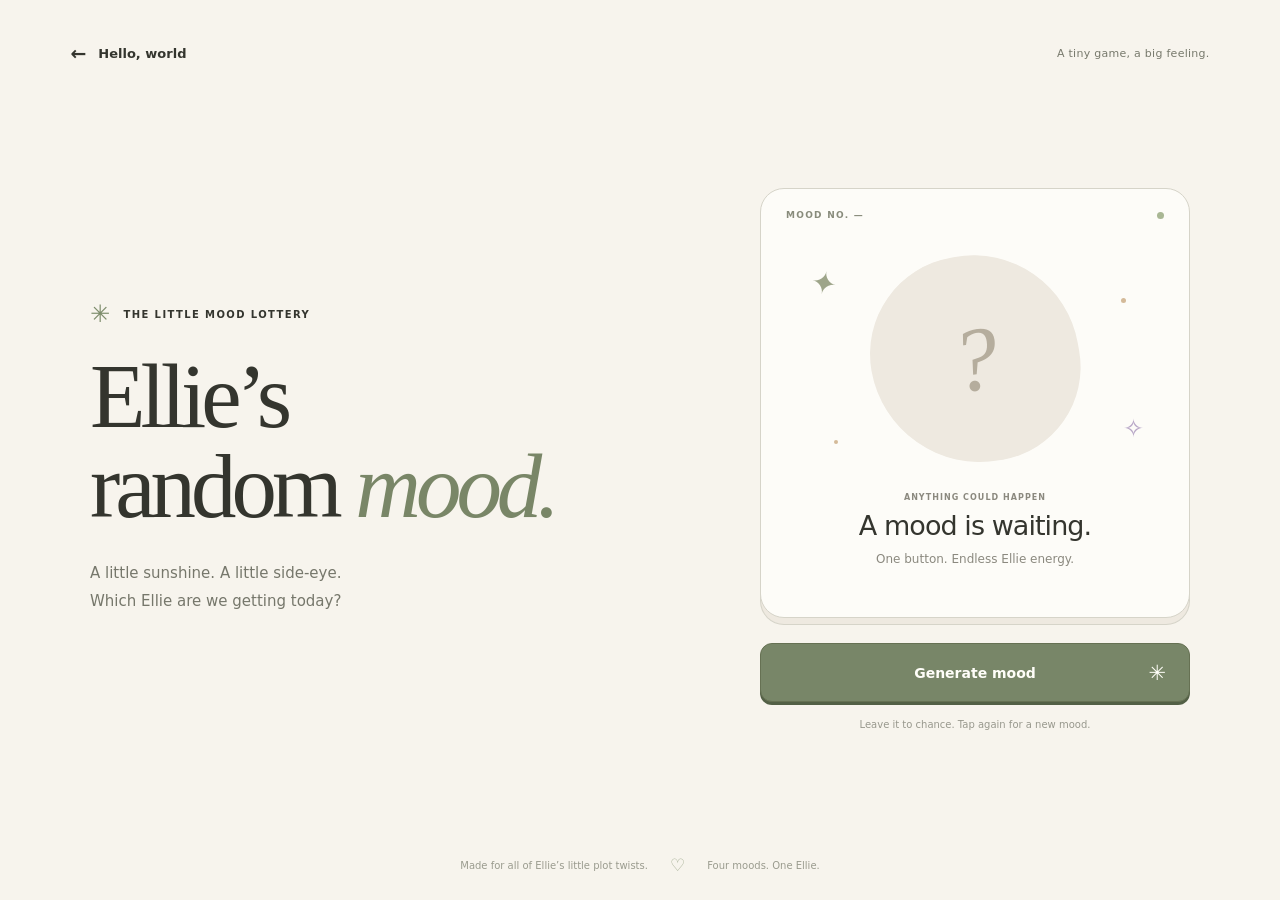
==== ellies-random-mood/index.html @ 75b49b36 "Add Ellie's random mood mini game" ====
<!doctype html>
<html lang="en">
<head>
  <meta charset="utf-8">
  <meta name="viewport" content="width=device-width, initial-scale=1">
  <meta name="theme-color" content="#f7f4ed">
  <meta name="description" content="A tiny mood lottery. Press a button and meet one of Ellie's many moods.">
  <title>Ellie’s Random Mood</title>
  <link rel="stylesheet" href="style.css">
  <script src="game.js" defer></script>
</head>
<body>
  <header class="topbar">
    <a class="back" href="../"><span aria-hidden="true">←</span> Hello, world</a>
    <span class="edition">A tiny game, a big feeling.</span>
  </header>
  <main>
    <section class="intro" aria-labelledby="title">
      <p class="eyebrow"><span aria-hidden="true">✳</span> The little mood lottery</p>
      <h1 id="title">Ellie’s<br> random <em>mood.</em></h1>
      <p class="lede">A little sunshine. A little side-eye.<br>Which Ellie are we getting today?</p>
    </section>
    <section class="machine" aria-label="Random mood generator">
      <div class="card" id="mood-card" data-mood="waiting">
        <div class="card-top"><span>MOOD NO. <span id="draw-number">—</span></span><span class="live-dot" aria-hidden="true"></span></div>
        <div class="portrait" id="portrait" aria-hidden="true">
          <span class="spark spark-one">✦</span><span class="spark spark-two">✧</span>
          <div class="mystery" id="mystery">?</div>
          <img id="mood-image" alt="" width="640" height="640" hidden>
          <span class="orbit orbit-one"></span><span class="orbit orbit-two"></span>
        </div>
        <div class="result" role="status" aria-live="polite" aria-atomic="true">
          <p class="result-kicker" id="result-kicker">Anything could happen</p>
          <h2 id="mood-name">A mood is waiting.</h2>
          <p class="mood-caption" id="mood-caption">One button. Endless Ellie energy.</p>
        </div>
      </div>
      <button id="generate" type="button"><span id="button-label">Generate mood</span><span class="button-spark" aria-hidden="true">✳</span></button>
      <noscript><p class="hint">Enable JavaScript to play the mood lottery.</p></noscript>
      <p class="hint">Leave it to chance. Tap again for a new mood.</p>
    </section>
  </main>
  <footer><span>Made for all of Ellie’s little plot twists.</span><span class="footer-mark" aria-hidden="true">♡</span><span>Four moods. One Ellie.</span></footer>
</body>
</html>
---- ellies-random-mood/style.css ----
:root { color-scheme: light; font-family: ui-sans-serif, system-ui, -apple-system, BlinkMacSystemFont, "Segoe UI", sans-serif; color: #34352e; background: #f7f4ed; font-synthesis: none; }
* { box-sizing: border-box; }
body { margin: 0; min-height: 100svh; display: flex; flex-direction: column; }
a { color: inherit; }
.topbar { max-width: 1440px; width: 100%; margin: 0 auto; padding: 34px 5.5%; display: flex; align-items: center; justify-content: space-between; gap: 20px; }
.back { text-decoration: none; font-size: 13px; font-weight: 550; display: inline-flex; gap: 12px; align-items: center; padding: 8px 0; }
.back span { font-size: 19px; }
.back:hover { color: #76609a; }
.edition { font-size: 11px; color: #77796c; letter-spacing: .025em; }
main { width: min(1100px, 89%); margin: auto; padding: 42px 0 60px; display: grid; grid-template-columns: 1.05fr 1fr; align-items: center; gap: clamp(45px, 7vw, 110px); }
.eyebrow { margin: 0 0 26px; font-size: 10px; font-weight: 650; letter-spacing: .14em; text-transform: uppercase; display: flex; align-items: center; gap: 12px; }
.eyebrow span { color: #7d8c6b; font-size: 24px; line-height: 1; }
h1 { margin: 0; font-family: Georgia, "Times New Roman", serif; font-size: clamp(62px, 7.1vw, 100px); line-height: .98; letter-spacing: -.055em; font-weight: 400; }
h1 em { font-weight: 400; color: #798667; }
.lede { font-size: 15px; line-height: 1.9; color: #76776b; margin: 28px 0 0; }
.machine { width: 100%; max-width: 430px; justify-self: end; text-align: center; }
.card { --card-color: #eee9e0; border: 1px solid #d6d4c9; border-radius: 24px; background: #fdfcf8; padding: 21px 25px 28px; box-shadow: 0 7px 0 -1px #eee9e0, 0 7px 0 0 #d6d4c9; overflow: hidden; }
.card-top { display: flex; justify-content: space-between; align-items: center; font-size: 9px; font-weight: 600; letter-spacing: .14em; color: #888b7b; }
.live-dot { width: 7px; height: 7px; border-radius: 50%; background: #a9b794; }
.portrait { position: relative; height: 252px; display: grid; place-items: center; margin: 13px 0 8px; isolation: isolate; }
.portrait::before { content: ""; position: absolute; width: 208px; height: 208px; background: var(--card-color); border-radius: 48% 52% 46% 54%; z-index: -1; transition: background .35s; transform: rotate(-10deg); }
.mystery { width: 152px; height: 152px; display: grid; place-items: center; font-family: Georgia, serif; font-style: italic; font-size: 91px; color: #b5ad9d; transform: rotate(-8deg); }
#mood-image { width: 244px; height: 244px; object-fit: contain; filter: drop-shadow(0 10px 8px #36382a0b); }
[hidden] { display: none !important; }
.spark { position: absolute; color: #9ea58a; font-family: Georgia, serif; }
.spark-one { top: 32px; left: 25px; font-size: 31px; transform: rotate(12deg); }
.spark-two { right: 20px; bottom: 42px; font-size: 25px; color: #b8a7c7; }
.orbit { position: absolute; width: 5px; height: 5px; border-radius: 50%; background: #d4ba99; }
.orbit-one { top: 65px; right: 38px; }
.orbit-two { bottom: 41px; left: 48px; width: 4px; height: 4px; }
.result { min-height: 96px; }
.result-kicker { margin: 0 0 8px; color: #8b897f; text-transform: uppercase; letter-spacing: .13em; font-size: 8px; font-weight: 600; }
h2 { font-size: 27px; letter-spacing: -.035em; font-weight: 500; margin: 0; }
.mood-caption { margin: 9px 0 0; font-size: 12px; color: #8b897f; line-height: 1.65; }
button { width: 100%; min-height: 59px; border: 1px solid #667153; background: #788668; color: #fffef9; border-radius: 12px; margin-top: 25px; padding: 14px 21px; font: inherit; font-size: 14px; font-weight: 550; display: flex; align-items: center; justify-content: center; position: relative; cursor: pointer; box-shadow: 0 3px 0 #536046; transition: background .2s, transform .2s, box-shadow .2s; }
.button-spark { position: absolute; right: 23px; font-size: 21px; font-weight: 400; }
button:hover { background: #68785a; transform: translateY(-1px); box-shadow: 0 4px 0 #536046; }
button:active { transform: translateY(2px); box-shadow: 0 1px 0 #536046; }
button:disabled { cursor: wait; }
a:focus-visible, button:focus-visible { outline: 3px solid #ab90bf; outline-offset: 5px; }
.hint { font-size: 10px; color: #98988d; margin: 17px 0 0; }
footer { display: flex; justify-content: center; align-items: center; flex-wrap: wrap; column-gap: 22px; row-gap: 8px; padding: 25px 24px; font-size: 10px; color: #9a9b8e; }
.footer-mark { font-size: 17px; color: #a5ae94; }
.card[data-mood="sunny"] { --card-color: #f7eac0; }
.card[data-mood="cheeky"] { --card-color: #e8e1f4; }
.card[data-mood="sleepy"] { --card-color: #dfe8ef; }
.card[data-mood="grumpy"] { --card-color: #f4dfd5; }
.rolling .mystery { animation: wobble .22s ease-in-out infinite alternate; }
.rolling .portrait { animation: pulse .3s ease-in-out infinite alternate; }
.revealed #mood-image { animation: pop .5s cubic-bezier(.18, .9, .32, 1.3) both; }
@keyframes wobble { from { transform: rotate(-12deg); } to { transform: rotate(12deg); } }
@keyframes pulse { to { transform: scale(.96); } }
@keyframes pop { from { opacity: 0; transform: translateY(12px) scale(.8) rotate(-7deg); } to { opacity: 1; transform: translateY(0) scale(1) rotate(0); } }
@media (max-width: 720px) { .topbar { padding: 17px 6%; } .edition { display: none; } main { grid-template-columns: 1fr; gap: 32px; width: min(430px, 88%); padding: 25px 0 30px; } .intro { text-align: center; } .eyebrow { justify-content: center; margin-bottom: 17px; font-size: 9px; } h1 { font-size: clamp(59px, 13vw, 79px); } h1 br { display: none; } .lede { margin-top: 17px; font-size: 13px; line-height: 1.7; } .machine { justify-self: center; } .portrait { height: 222px; margin-top: 5px; } #mood-image { width: 220px; height: 220px; } .portrait::before { width: 185px; height: 185px; } .card { padding: 18px 22px 24px; } footer { padding-top: 17px; font-size: 9px; column-gap: 11px; } }
@media (prefers-reduced-motion: reduce) { *, *::before, *::after { animation: none !important; transition: none !important; } }
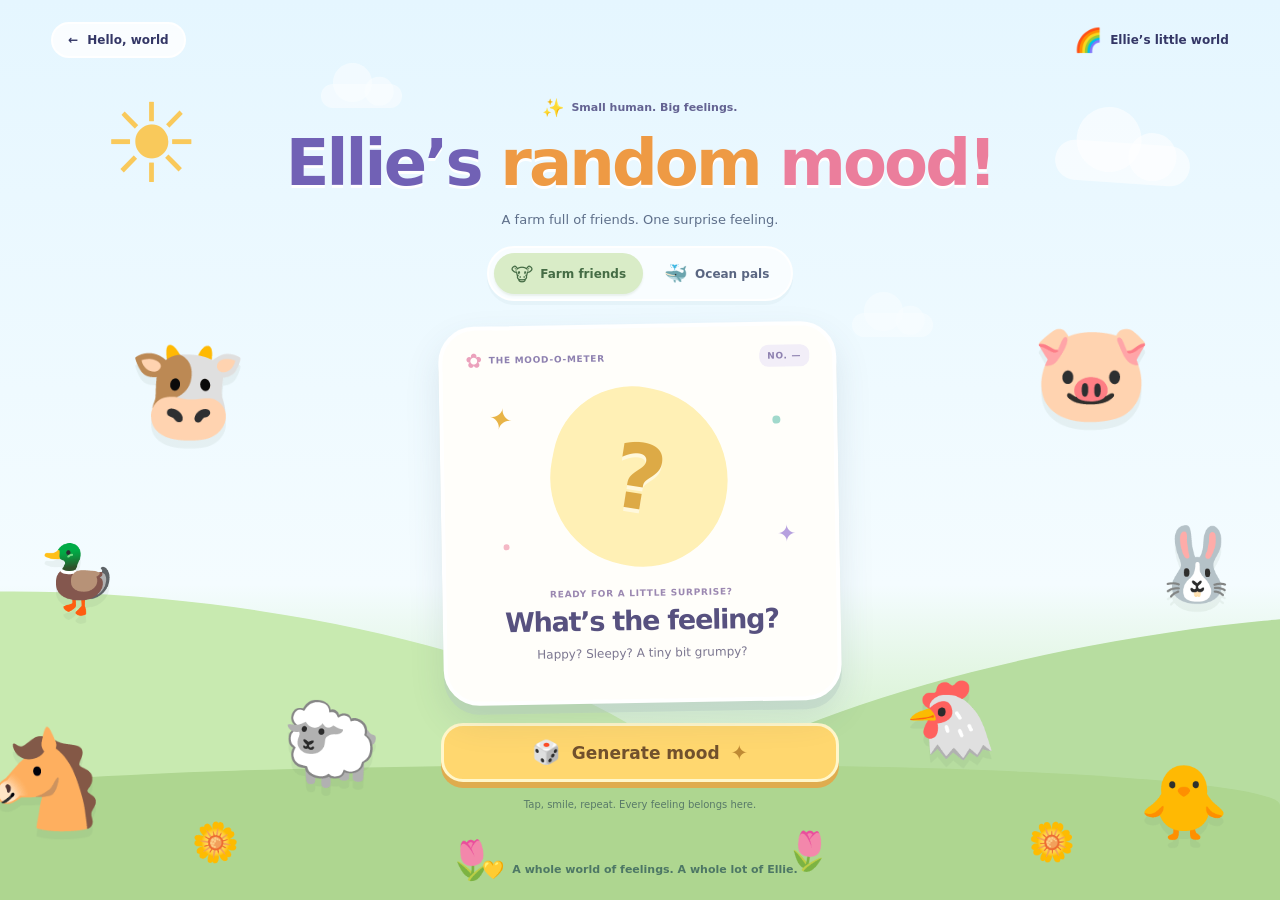
==== commit 0b8c587c: "Add playful farm and ocean worlds to Ellie mood game" ====
--- a/ellies-random-mood/index.html
+++ b/ellies-random-mood/index.html
@@ -3,43 +3,63 @@
 <head>
   <meta charset="utf-8">
   <meta name="viewport" content="width=device-width, initial-scale=1">
-  <meta name="theme-color" content="#f7f4ed">
-  <meta name="description" content="A tiny mood lottery. Press a button and meet one of Ellie's many moods.">
+  <meta name="theme-color" content="#dff5fd">
+  <meta name="description" content="Visit a farm full of friends or dive into an ocean of feelings. Tap to discover Ellie's random mood.">
   <title>Ellie’s Random Mood</title>
-  <link rel="stylesheet" href="style.css">
-  <script src="game.js" defer></script>
+  <link rel="stylesheet" href="style.css?v=3">
+  <script src="game.js?v=3" defer></script>
 </head>
-<body>
+<body data-world="farm">
+  <div class="scenery" aria-hidden="true">
+    <div class="sun">☀</div>
+    <div class="cloud cloud-one"></div><div class="cloud cloud-two"></div><div class="cloud cloud-three"></div>
+    <div class="hill hill-one"></div><div class="hill hill-two"></div><div class="ground"></div>
+    <div class="bubble b1"></div><div class="bubble b2"></div><div class="bubble b3"></div><div class="bubble b4"></div>
+    <div class="animal-group farm-animals">
+      <span class="animal a1">🐮</span><span class="animal a2">🐑</span><span class="animal a3">🐷</span><span class="animal a4">🐔</span>
+      <span class="animal a5">🐴</span><span class="animal a6">🐥</span><span class="animal a7">🦆</span><span class="animal a8">🐰</span>
+      <span class="flower f1">🌼</span><span class="flower f2">🌷</span><span class="flower f3">🌼</span><span class="flower f4">🌷</span>
+    </div>
+    <div class="animal-group ocean-animals">
+      <span class="animal a1">🐳</span><span class="animal a2">🐢</span><span class="animal a3">🐬</span><span class="animal a4">🐠</span>
+      <span class="animal a5">🐙</span><span class="animal a6">🦀</span><span class="animal a7">🐡</span><span class="animal a8">🪼</span>
+      <span class="flower f1">🪸</span><span class="flower f2">🐚</span><span class="flower f3">🪸</span><span class="flower f4">⭐</span>
+    </div>
+  </div>
   <header class="topbar">
     <a class="back" href="../"><span aria-hidden="true">←</span> Hello, world</a>
-    <span class="edition">A tiny game, a big feeling.</span>
+    <span class="edition"><span aria-hidden="true">🌈</span> Ellie’s little world</span>
   </header>
   <main>
     <section class="intro" aria-labelledby="title">
-      <p class="eyebrow"><span aria-hidden="true">✳</span> The little mood lottery</p>
-      <h1 id="title">Ellie’s<br> random <em>mood.</em></h1>
-      <p class="lede">A little sunshine. A little side-eye.<br>Which Ellie are we getting today?</p>
+      <p class="eyebrow"><span aria-hidden="true">✨</span> Small human. Big feelings.</p>
+      <h1 id="title">Ellie’s <span>random</span> <em>mood!</em></h1>
+      <p class="lede" id="theme-caption">A farm full of friends. One surprise feeling.</p>
+      <div class="world-picker" role="group" aria-label="Choose your animal world">
+        <button class="world-button" type="button" data-world-choice="farm" aria-pressed="true"><span aria-hidden="true">🐮</span> Farm friends</button>
+        <button class="world-button" type="button" data-world-choice="ocean" aria-pressed="false"><span aria-hidden="true">🐳</span> Ocean pals</button>
+      </div>
     </section>
     <section class="machine" aria-label="Random mood generator">
       <div class="card" id="mood-card" data-mood="waiting">
-        <div class="card-top"><span>MOOD NO. <span id="draw-number">—</span></span><span class="live-dot" aria-hidden="true"></span></div>
+        <div class="card-top"><span><span aria-hidden="true">✿</span> THE MOOD-O-METER</span><span class="draw-badge">NO. <span id="draw-number">—</span></span></div>
         <div class="portrait" id="portrait" aria-hidden="true">
-          <span class="spark spark-one">✦</span><span class="spark spark-two">✧</span>
+          <span class="spark spark-one">✦</span><span class="spark spark-two">✦</span>
           <div class="mystery" id="mystery">?</div>
           <img id="mood-image" alt="" width="640" height="640" hidden>
           <span class="orbit orbit-one"></span><span class="orbit orbit-two"></span>
         </div>
         <div class="result" role="status" aria-live="polite" aria-atomic="true">
-          <p class="result-kicker" id="result-kicker">Anything could happen</p>
-          <h2 id="mood-name">A mood is waiting.</h2>
-          <p class="mood-caption" id="mood-caption">One button. Endless Ellie energy.</p>
+          <p class="result-kicker" id="result-kicker">Ready for a little surprise?</p>
+          <h2 id="mood-name">What’s the feeling?</h2>
+          <p class="mood-caption" id="mood-caption">Happy? Sleepy? A tiny bit grumpy?</p>
         </div>
       </div>
-      <button id="generate" type="button"><span id="button-label">Generate mood</span><span class="button-spark" aria-hidden="true">✳</span></button>
+      <button id="generate" type="button"><span aria-hidden="true">🎲</span><span id="button-label">Generate mood</span><span class="button-spark" aria-hidden="true">✦</span></button>
       <noscript><p class="hint">Enable JavaScript to play the mood lottery.</p></noscript>
-      <p class="hint">Leave it to chance. Tap again for a new mood.</p>
+      <p class="hint">Tap, smile, repeat. Every feeling belongs here.</p>
     </section>
   </main>
-  <footer><span>Made for all of Ellie’s little plot twists.</span><span class="footer-mark" aria-hidden="true">♡</span><span>Four moods. One Ellie.</span></footer>
+  <footer><span aria-hidden="true">💛</span> A whole world of feelings. A whole lot of Ellie.</footer>
 </body>
 </html>
--- a/ellies-random-mood/style.css
+++ b/ellies-random-mood/style.css
@@ -1,55 +1,103 @@
-:root { color-scheme: light; font-family: ui-sans-serif, system-ui, -apple-system, BlinkMacSystemFont, "Segoe UI", sans-serif; color: #34352e; background: #f7f4ed; font-synthesis: none; }
+:root { color-scheme: light; font-family: "Arial Rounded MT Bold", "Trebuchet MS", ui-rounded, system-ui, sans-serif; color: #343766; background: #dff5fd; font-synthesis: none; }
 * { box-sizing: border-box; }
-body { margin: 0; min-height: 100svh; display: flex; flex-direction: column; }
+body { --world-sky: #e5f6ff; --world-bottom: #b7e69b; margin: 0; min-height: 100svh; display: flex; flex-direction: column; position: relative; isolation: isolate; background: linear-gradient(var(--world-sky), #f4fcff 65%, var(--world-bottom)); overflow-x: clip; transition: background .4s; }
 a { color: inherit; }
-.topbar { max-width: 1440px; width: 100%; margin: 0 auto; padding: 34px 5.5%; display: flex; align-items: center; justify-content: space-between; gap: 20px; }
-.back { text-decoration: none; font-size: 13px; font-weight: 550; display: inline-flex; gap: 12px; align-items: center; padding: 8px 0; }
-.back span { font-size: 19px; }
-.back:hover { color: #76609a; }
-.edition { font-size: 11px; color: #77796c; letter-spacing: .025em; }
-main { width: min(1100px, 89%); margin: auto; padding: 42px 0 60px; display: grid; grid-template-columns: 1.05fr 1fr; align-items: center; gap: clamp(45px, 7vw, 110px); }
-.eyebrow { margin: 0 0 26px; font-size: 10px; font-weight: 650; letter-spacing: .14em; text-transform: uppercase; display: flex; align-items: center; gap: 12px; }
-.eyebrow span { color: #7d8c6b; font-size: 24px; line-height: 1; }
-h1 { margin: 0; font-family: Georgia, "Times New Roman", serif; font-size: clamp(62px, 7.1vw, 100px); line-height: .98; letter-spacing: -.055em; font-weight: 400; }
-h1 em { font-weight: 400; color: #798667; }
-.lede { font-size: 15px; line-height: 1.9; color: #76776b; margin: 28px 0 0; }
-.machine { width: 100%; max-width: 430px; justify-self: end; text-align: center; }
-.card { --card-color: #eee9e0; border: 1px solid #d6d4c9; border-radius: 24px; background: #fdfcf8; padding: 21px 25px 28px; box-shadow: 0 7px 0 -1px #eee9e0, 0 7px 0 0 #d6d4c9; overflow: hidden; }
-.card-top { display: flex; justify-content: space-between; align-items: center; font-size: 9px; font-weight: 600; letter-spacing: .14em; color: #888b7b; }
-.live-dot { width: 7px; height: 7px; border-radius: 50%; background: #a9b794; }
-.portrait { position: relative; height: 252px; display: grid; place-items: center; margin: 13px 0 8px; isolation: isolate; }
-.portrait::before { content: ""; position: absolute; width: 208px; height: 208px; background: var(--card-color); border-radius: 48% 52% 46% 54%; z-index: -1; transition: background .35s; transform: rotate(-10deg); }
-.mystery { width: 152px; height: 152px; display: grid; place-items: center; font-family: Georgia, serif; font-style: italic; font-size: 91px; color: #b5ad9d; transform: rotate(-8deg); }
-#mood-image { width: 244px; height: 244px; object-fit: contain; filter: drop-shadow(0 10px 8px #36382a0b); }
 [hidden] { display: none !important; }
-.spark { position: absolute; color: #9ea58a; font-family: Georgia, serif; }
-.spark-one { top: 32px; left: 25px; font-size: 31px; transform: rotate(12deg); }
-.spark-two { right: 20px; bottom: 42px; font-size: 25px; color: #b8a7c7; }
-.orbit { position: absolute; width: 5px; height: 5px; border-radius: 50%; background: #d4ba99; }
-.orbit-one { top: 65px; right: 38px; }
-.orbit-two { bottom: 41px; left: 48px; width: 4px; height: 4px; }
-.result { min-height: 96px; }
-.result-kicker { margin: 0 0 8px; color: #8b897f; text-transform: uppercase; letter-spacing: .13em; font-size: 8px; font-weight: 600; }
-h2 { font-size: 27px; letter-spacing: -.035em; font-weight: 500; margin: 0; }
-.mood-caption { margin: 9px 0 0; font-size: 12px; color: #8b897f; line-height: 1.65; }
-button { width: 100%; min-height: 59px; border: 1px solid #667153; background: #788668; color: #fffef9; border-radius: 12px; margin-top: 25px; padding: 14px 21px; font: inherit; font-size: 14px; font-weight: 550; display: flex; align-items: center; justify-content: center; position: relative; cursor: pointer; box-shadow: 0 3px 0 #536046; transition: background .2s, transform .2s, box-shadow .2s; }
-.button-spark { position: absolute; right: 23px; font-size: 21px; font-weight: 400; }
-button:hover { background: #68785a; transform: translateY(-1px); box-shadow: 0 4px 0 #536046; }
-button:active { transform: translateY(2px); box-shadow: 0 1px 0 #536046; }
-button:disabled { cursor: wait; }
-a:focus-visible, button:focus-visible { outline: 3px solid #ab90bf; outline-offset: 5px; }
-.hint { font-size: 10px; color: #98988d; margin: 17px 0 0; }
-footer { display: flex; justify-content: center; align-items: center; flex-wrap: wrap; column-gap: 22px; row-gap: 8px; padding: 25px 24px; font-size: 10px; color: #9a9b8e; }
-.footer-mark { font-size: 17px; color: #a5ae94; }
-.card[data-mood="sunny"] { --card-color: #f7eac0; }
-.card[data-mood="cheeky"] { --card-color: #e8e1f4; }
-.card[data-mood="sleepy"] { --card-color: #dfe8ef; }
-.card[data-mood="grumpy"] { --card-color: #f4dfd5; }
+.topbar, main, footer { position: relative; z-index: 2; }
+.topbar { width: 100%; padding: 22px 4%; display: flex; align-items: center; justify-content: space-between; gap: 20px; }
+.back { text-decoration: none; font-size: 12px; font-weight: 700; display: inline-flex; gap: 9px; align-items: center; padding: 9px 15px; background: #ffffffc9; border: 2px solid #ffffff; border-radius: 100px; }
+.back:hover { background: white; }
+.edition { font-size: 12px; font-weight: 700; display: flex; align-items: center; gap: 7px; }
+.edition span { font-size: 23px; }
+main { width: min(780px, 91%); margin: auto; padding: 0 0 20px; display: flex; flex-direction: column; align-items: center; gap: 23px; }
+.intro { text-align: center; }
+.eyebrow { margin: 0 0 10px; font-size: 11px; font-weight: 700; color: #646392; display: flex; align-items: center; justify-content: center; gap: 7px; }
+.eyebrow span { font-size: 18px; }
+h1 { margin: 0; font-size: clamp(37px, 5vw, 65px); line-height: 1.12; letter-spacing: -.045em; font-weight: 900; color: #7161b5; text-shadow: 0 3px 0 #fff; }
+h1 span { color: #ee9a44; }
+h1 em { color: #eb7e9c; font-style: normal; }
+.lede { font-size: 13px; line-height: 1.6; color: #5e6f8a; margin: 11px 0 15px; }
+.world-picker { display: inline-flex; gap: 4px; padding: 5px; background: #ffffffb0; border: 2px solid white; border-radius: 100px; box-shadow: 0 4px 0 #9db5c31a; }
+.world-button { border: 0; background: transparent; border-radius: 100px; padding: 9px 17px; color: #5a6682; font: inherit; font-size: 12px; font-weight: 700; cursor: pointer; display: inline-flex; align-items: center; gap: 7px; transition: background .2s, transform .2s; }
+.world-button span { font-size: 19px; }
+.world-button[aria-pressed="true"] { background: #d9ecc7; color: #456c45; box-shadow: 0 2px 2px #5d81451a; }
+.world-button:hover { transform: translateY(-1px); }
+.machine { width: min(100%, 398px); text-align: center; }
+.card { --card-color: #fff0b5; border: 4px solid white; border-radius: 36px; background: #fffefa; padding: 18px 23px 23px; box-shadow: 0 9px 0 #b1c8c166, 0 16px 35px #415b7220; overflow: hidden; transform: rotate(-1deg); }
+.card-top { display: flex; justify-content: space-between; align-items: center; font-size: 9px; font-weight: 800; letter-spacing: .08em; color: #8e81b0; }
+.card-top > span:first-child { display: flex; gap: 6px; align-items: center; }
+.card-top > span:first-child > span { color: #eba1bc; font-size: 20px; }
+.draw-badge { padding: 6px 8px; background: #f2eef8; border-radius: 9px; }
+.portrait { position: relative; height: 202px; display: grid; place-items: center; margin: 6px 0 10px; isolation: isolate; }
+.portrait::before { content: ""; position: absolute; width: 178px; height: 178px; background: var(--card-color); border-radius: 46% 54% 49% 51%; z-index: -1; transition: background .35s; transform: rotate(12deg); }
+.mystery { width: 140px; height: 140px; display: grid; place-items: center; font-size: 90px; font-weight: 900; color: #ddaa46; text-shadow: 0 4px 0 #fff8; transform: rotate(10deg); }
+#mood-image { width: 218px; height: 218px; object-fit: contain; filter: drop-shadow(0 8px 6px #36382a0b); }
+.spark { position: absolute; color: #e8b447; font-size: 29px; }
+.spark-one { top: 24px; left: 22px; transform: rotate(12deg); }
+.spark-two { right: 16px; bottom: 29px; font-size: 23px; color: #b6a0df; }
+.orbit { position: absolute; width: 8px; height: 8px; border-radius: 50%; background: #a1d9cc; }
+.orbit-one { top: 42px; right: 30px; }
+.orbit-two { bottom: 30px; left: 35px; width: 6px; height: 6px; background: #f4b8c5; }
+.result { min-height: 88px; }
+.result-kicker { margin: 0 0 7px; color: #9b88b1; letter-spacing: .08em; font-size: 9px; font-weight: 700; text-transform: uppercase; }
+h2 { font-size: 27px; letter-spacing: -.045em; font-weight: 900; margin: 0; color: #57517f; }
+.mood-caption { margin: 8px 0 0; font-size: 12px; color: #7c7790; line-height: 1.6; }
+#generate { width: 100%; min-height: 59px; border: 3px solid #fff7cb; background: #ffd76f; color: #71512d; border-radius: 22px; margin-top: 20px; padding: 13px 18px; font: inherit; font-size: 17px; font-weight: 900; display: flex; gap: 11px; align-items: center; justify-content: center; cursor: pointer; box-shadow: 0 6px 0 #dfac4e; transition: background .2s, transform .2s, box-shadow .2s; }
+#generate > span:first-child { font-size: 23px; }
+.button-spark { font-size: 21px; color: #bf8a34; }
+#generate:hover { background: #ffe28c; transform: translateY(-2px) rotate(1deg); box-shadow: 0 8px 0 #dfac4e; }
+#generate:active { transform: translateY(4px); box-shadow: 0 2px 0 #dfac4e; }
+#generate:disabled { cursor: wait; }
+a:focus-visible, button:focus-visible { outline: 3px solid #8d60c4; outline-offset: 5px; }
+.hint { font-size: 10px; color: #587a68; margin: 17px 0 0; }
+footer { display: flex; justify-content: center; align-items: center; gap: 8px; padding: 12px 18px 20px; font-size: 11px; font-weight: 700; color: #4d7765; text-align: center; }
+footer span { font-size: 18px; }
+.card[data-mood="sunny"] { --card-color: #fff0b5; }
+.card[data-mood="cheeky"] { --card-color: #e8dcf9; }
+.card[data-mood="sleepy"] { --card-color: #dceefb; }
+.card[data-mood="grumpy"] { --card-color: #ffe0d8; }
+.scenery { position: absolute; inset: 0; z-index: 0; pointer-events: none; overflow: hidden; }
+.sun { position: absolute; top: 90px; left: 8%; color: #f9c95b; font: 110px/1 Georgia, serif; animation: turn 50s linear infinite; }
+.cloud { position: absolute; width: 135px; height: 40px; border-radius: 100px; background: #fff9; }
+.cloud::before, .cloud::after { content: ""; position: absolute; background: inherit; border-radius: 50%; width: 65px; height: 65px; bottom: 10px; left: 20px; }
+.cloud::after { width: 48px; height: 48px; left: 73px; bottom: 4px; }
+.cloud-one { right: 7%; top: 143px; transform: rotate(4deg); }
+.cloud-two { left: 23%; top: 76px; transform: scale(.6); opacity: .8; }
+.cloud-three { right: 25%; top: 305px; transform: scale(.6); opacity: .6; }
+.hill { position: absolute; width: 80%; height: 33%; bottom: 0; border-radius: 50% 50% 0 0; background: #c8eab0; }
+.hill-one { left: -25%; transform: rotate(7deg); }
+.hill-two { right: -29%; background: #b7dda0; transform: rotate(-10deg); height: 29%; }
+.ground { position: absolute; bottom: 0; height: 15%; width: 100%; background: #aed690; border-radius: 50% 45% 0 0 / 25px 40px 0 0; }
+.animal { position: absolute; font-family: "Apple Color Emoji", "Segoe UI Emoji", "Noto Color Emoji", sans-serif; font-size: clamp(65px, 7.5vw, 110px); line-height: 1.2; filter: drop-shadow(0 8px 0 #5d746115); animation: bob 5s ease-in-out infinite; }
+.a1 { left: 10%; top: 37%; --tilt: -12deg; }
+.a2 { left: 22%; bottom: 12%; --tilt: 8deg; animation-delay: -2s; font-size: 80px; }
+.a3 { right: 10%; top: 35%; --tilt: 12deg; animation-delay: -1s; }
+.a4 { right: 22%; bottom: 15%; --tilt: -10deg; animation-delay: -3s; font-size: 75px; }
+.a5 { left: -1%; bottom: 7%; --tilt: 10deg; animation-delay: -2s; font-size: 95px; }
+.a6 { right: 4%; bottom: 6%; --tilt: -10deg; animation-delay: -4s; font-size: 72px; }
+.a7 { left: 3%; top: 60%; --tilt: -7deg; animation-delay: -3s; font-size: 65px; }
+.a8 { right: 3%; top: 58%; --tilt: 9deg; animation-delay: -1s; font-size: 72px; }
+.flower { position: absolute; font-size: 38px; bottom: 4%; }
+.f1 { left: 15%; transform: rotate(-12deg); }.f2 { left: 35%; bottom: 2%; }.f3 { right: 16%; }.f4 { right: 35%; bottom: 3%; transform: rotate(9deg); }
+.ocean-animals, .bubble { display: none; }
+body[data-world="ocean"] { --world-sky: #d7f0ff; --world-bottom: #93d9e6; background: linear-gradient(#d7f0ff, #bae7f1 55%, #82cfdf); }
+body[data-world="ocean"] .farm-animals, body[data-world="ocean"] .sun, body[data-world="ocean"] .cloud { display: none; }
+body[data-world="ocean"] .ocean-animals, body[data-world="ocean"] .bubble { display: block; }
+body[data-world="ocean"] .hill-one { background: #b0dce6; }
+body[data-world="ocean"] .hill-two { background: #8dcbdc; }
+body[data-world="ocean"] .ground { background: #f5e5b4; height: 10%; }
+body[data-world="ocean"] .world-button[aria-pressed="true"] { background: #c7e9ff; color: #386a95; }
+body[data-world="ocean"] .hint, body[data-world="ocean"] footer { color: #416f87; }
+.bubble { position: absolute; border: 3px solid #fff9; background: #ffffff14; border-radius: 50%; width: 45px; height: 45px; animation: bob 6s ease-in-out infinite; }
+.b1 { left: 10%; top: 15%; }.b2 { right: 13%; top: 20%; width: 25px; height: 25px; animation-delay: -2s; }.b3 { left: 26%; top: 51%; width: 18px; height: 18px; }.b4 { right: 25%; top: 70%; width: 36px; height: 36px; animation-delay: -3s; }
 .rolling .mystery { animation: wobble .22s ease-in-out infinite alternate; }
 .rolling .portrait { animation: pulse .3s ease-in-out infinite alternate; }
 .revealed #mood-image { animation: pop .5s cubic-bezier(.18, .9, .32, 1.3) both; }
+@keyframes turn { to { transform: rotate(360deg); } }
+@keyframes bob { 0%, 100% { transform: translateY(0) rotate(var(--tilt, 0deg)); } 50% { transform: translateY(-9px) rotate(calc(var(--tilt, 0deg) + 4deg)); } }
 @keyframes wobble { from { transform: rotate(-12deg); } to { transform: rotate(12deg); } }
 @keyframes pulse { to { transform: scale(.96); } }
 @keyframes pop { from { opacity: 0; transform: translateY(12px) scale(.8) rotate(-7deg); } to { opacity: 1; transform: translateY(0) scale(1) rotate(0); } }
-@media (max-width: 720px) { .topbar { padding: 17px 6%; } .edition { display: none; } main { grid-template-columns: 1fr; gap: 32px; width: min(430px, 88%); padding: 25px 0 30px; } .intro { text-align: center; } .eyebrow { justify-content: center; margin-bottom: 17px; font-size: 9px; } h1 { font-size: clamp(59px, 13vw, 79px); } h1 br { display: none; } .lede { margin-top: 17px; font-size: 13px; line-height: 1.7; } .machine { justify-self: center; } .portrait { height: 222px; margin-top: 5px; } #mood-image { width: 220px; height: 220px; } .portrait::before { width: 185px; height: 185px; } .card { padding: 18px 22px 24px; } footer { padding-top: 17px; font-size: 9px; column-gap: 11px; } }
+@media (min-width: 1500px) { .a1 { left: 18%; }.a3 { right: 18%; }.a5 { left: 6%; }.a6 { right: 7%; } }
+@media (max-width: 780px) { .topbar { padding: 16px 5%; }.edition { font-size: 10px; }.edition span { font-size: 19px; }main { width: 88%; padding-top: 8px; gap: 20px; }h1 { max-width: 410px; margin: auto; font-size: clamp(37px, 8.6vw, 55px); line-height: 1.06; }.eyebrow { font-size: 10px; }.lede { font-size: 11px; margin: 10px 0 13px; }.world-button { font-size: 11px; padding: 8px 12px; }.world-button span { font-size: 18px; }.card { padding: 16px 19px 21px; border-radius: 31px; }.portrait { height: 190px; }#mood-image { width: 204px; height: 204px; }.portrait::before { width: 166px; height: 166px; }h2 { font-size: 26px; }.card-top { font-size: 8px; }.sun { font-size: 70px; left: -18px; top: 130px; }.cloud-one { right: -45px; top: 142px; transform: scale(.6); }.cloud-two, .cloud-three { display: none; }.hill { height: 35%; width: 120%; }.hill-one { left: -70%; }.hill-two { right: -75%; }.animal { font-size: 54px; }.a1 { left: -14px; top: 30%; }.a3 { right: -10px; top: 27%; }.a2 { left: -10px; bottom: 12%; font-size: 48px; }.a4 { right: -6px; bottom: 15%; font-size: 45px; }.a5 { left: 8%; bottom: 2%; font-size: 52px; }.a6 { right: 9%; bottom: 2%; font-size: 45px; }.a7, .a8 { display: none; }.flower { font-size: 24px; }.f1 { left: 28%; }.f3 { right: 26%; }.f2, .f4 { display: none; }footer { max-width: 65%; margin: auto; padding: 10px 0 15px; font-size: 9px; min-height: 70px; }.hint { font-size: 9px; }.b1 { left: 4%; top: 16%; }.b2 { right: 5%; top: 19%; } }
 @media (prefers-reduced-motion: reduce) { *, *::before, *::after { animation: none !important; transition: none !important; } }
